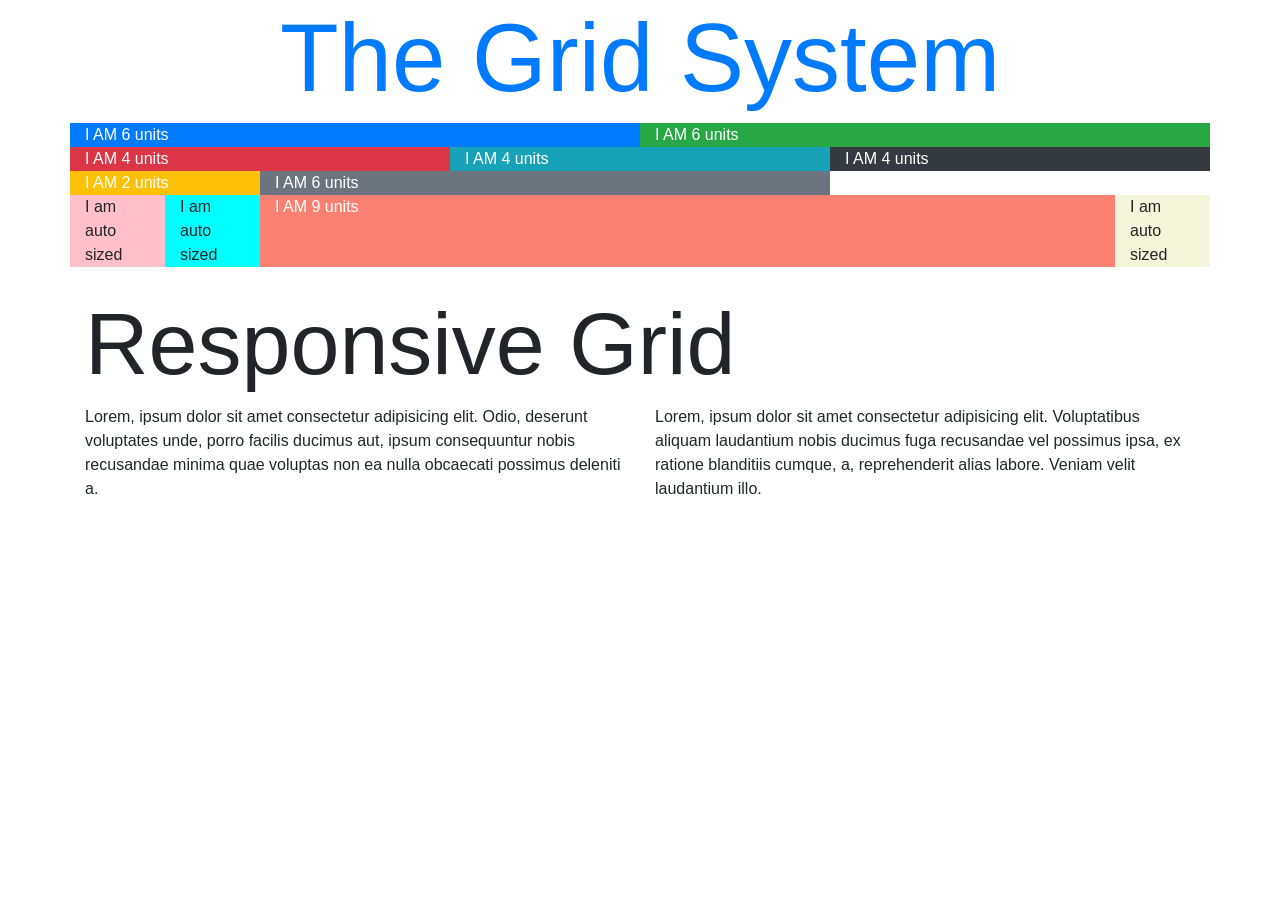
==== Udemy Colt Steele The Web Developer Bootcamp/BootStrap_Basics/bootstrap_grid_intro.html @ 0700e7aa "Added two columns with Lorem Ipsum" ====
<!doctype html>
<html lang="en">
  <head>
    <meta charset="UTF-8" />
    <meta name="viewport" content="width=device-width, initial-scale=1.0" />
    <title>Introduction to Bootstrap Grid</title>
    <link
      rel="stylesheet"
      href="https://cdn.jsdelivr.net/npm/bootstrap@4.5.3/dist/css/bootstrap.min.css"
      integrity="sha384-TX8t27EcRE3e/ihU7zmQxVncDAy5uIKz4rEkgIXeMed4M0jlfIDPvg6uqKI2xXr2"
      crossorigin="anonymous"
    />
    <link rel="stylesheet" href="bootstrapGridIntro.css" />
  </head>
  <body>
    <div class="container">
      <h1 class="display-1 text-center text-primary">The Grid System</h1>
      <div class="row">
        <div class="col-6 bg-primary text-white">I AM 6 units</div>
        <div class="col-6 bg-success text-white">I AM 6 units</div>
      </div>
      <div class="row">
        <div class="col-4 bg-danger text-white">I AM 4 units</div>
        <div class="col-4 bg-info text-white">I AM 4 units</div>
        <div class="col-4 bg-dark text-white">I AM 4 units</div>
      </div>
      <div class="row">
        <div class="col-2 bg-warning text-white">I AM 2 units</div>
        <div class="col-6 bg-secondary text-white">I AM 6 units</div>
      </div>
      <div class="row">
        <div class="col colorPink">I am auto sized</div>
        <div class="col colorAqua">I am auto sized</div>
        <div class="col-9 colorSalmon text-white">I AM 9 units</div>
        <div class="col colorBeige">I am auto sized</div>
      </div>
      <br />
      <h2 class="display-2">Responsive Grid</h2>
      <div class="row">
        <div class="col-6">
          Lorem, ipsum dolor sit amet consectetur adipisicing elit. Odio,
          deserunt voluptates unde, porro facilis ducimus aut, ipsum
          consequuntur nobis recusandae minima quae voluptas non ea nulla
          obcaecati possimus deleniti a.
        </div>
        <div class="col-6">
          Lorem, ipsum dolor sit amet consectetur adipisicing elit. Voluptatibus
          aliquam laudantium nobis ducimus fuga recusandae vel possimus ipsa, ex
          ratione blanditiis cumque, a, reprehenderit alias labore. Veniam velit
          laudantium illo.
        </div>
      </div>
      <div class="col-6"></div>
    </div>

    <script
      src="https://code.jquery.com/jquery-3.5.1.slim.min.js"
      integrity="sha384-DfXdz2htPH0lsSSs5nCTpuj/zy4C+OGpamoFVy38MVBnE+IbbVYUew+OrCXaRkfj"
      crossorigin="anonymous"
    ></script>
    <script
      src="https://cdn.jsdelivr.net/npm/bootstrap@4.5.3/dist/js/bootstrap.bundle.min.js"
      integrity="sha384-ho+j7jyWK8fNQe+A12Hb8AhRq26LrZ/JpcUGGOn+Y7RsweNrtN/tE3MoK7ZeZDyx"
      crossorigin="anonymous"
    ></script>
  </body>
</html>
---- Udemy Colt Steele The Web Developer Bootcamp/BootStrap_Basics/bootstrapGridIntro.css ----
.colorPink {
  background-color: pink;
}
.colorAqua {
  background-color: aqua;
}
.colorBeige {
  background-color: beige;
}
.colorSalmon {
  background-color: salmon;
}
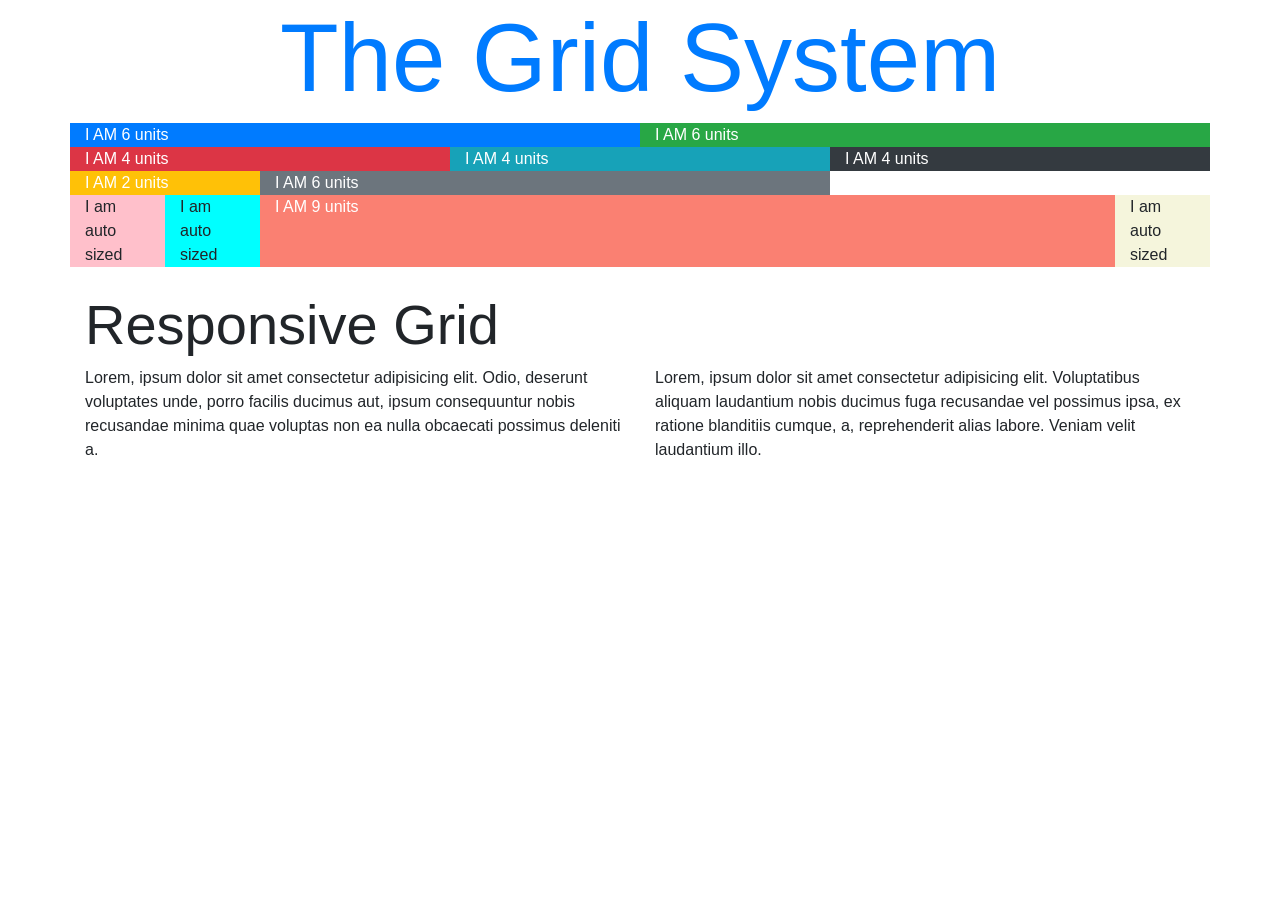
==== commit 4e8ea276: "Added medium sizes to columns under responsive grid and a note describing its function" ====
--- a/Udemy Colt Steele The Web Developer Bootcamp/BootStrap_Basics/bootstrap_grid_intro.html
+++ b/Udemy Colt Steele The Web Developer Bootcamp/BootStrap_Basics/bootstrap_grid_intro.html
@@ -35,22 +35,22 @@
         <div class="col colorBeige">I am auto sized</div>
       </div>
       <br />
-      <h2 class="display-2">Responsive Grid</h2>
+      <h2 class="display-4">Responsive Grid</h2>
       <div class="row">
-        <div class="col-6">
+        <!-- This column will be 6 units wide on medium screens and larger.  Below medium screens, it will stack vertically -->
+        <div class="col-md-6">
           Lorem, ipsum dolor sit amet consectetur adipisicing elit. Odio,
           deserunt voluptates unde, porro facilis ducimus aut, ipsum
           consequuntur nobis recusandae minima quae voluptas non ea nulla
           obcaecati possimus deleniti a.
         </div>
-        <div class="col-6">
+        <div class="col-md-6">
           Lorem, ipsum dolor sit amet consectetur adipisicing elit. Voluptatibus
           aliquam laudantium nobis ducimus fuga recusandae vel possimus ipsa, ex
           ratione blanditiis cumque, a, reprehenderit alias labore. Veniam velit
           laudantium illo.
         </div>
       </div>
-      <div class="col-6"></div>
     </div>
 
     <script
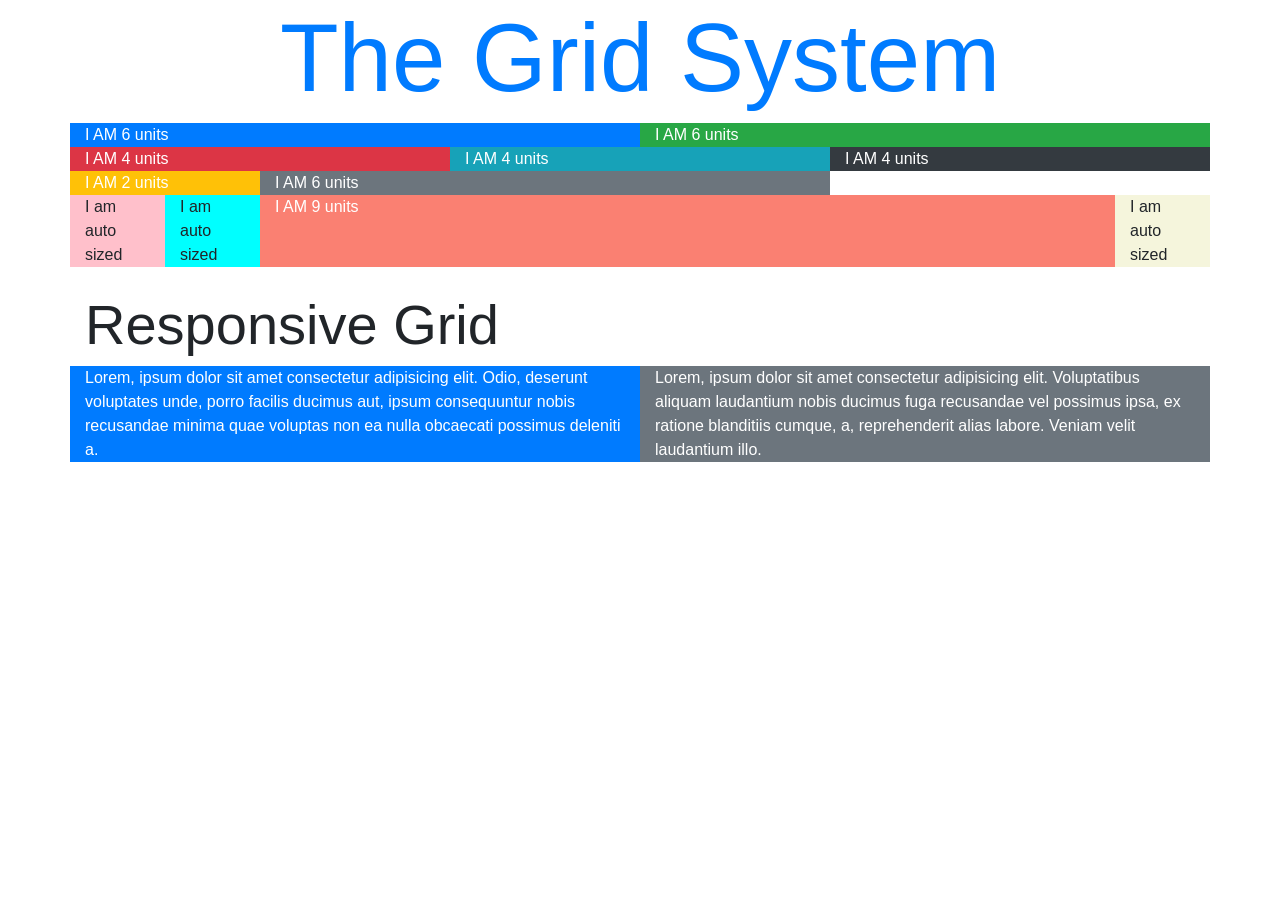
==== commit 303cfee9: "Added background color to medium-6 columns" ====
--- a/Udemy Colt Steele The Web Developer Bootcamp/BootStrap_Basics/bootstrap_grid_intro.html
+++ b/Udemy Colt Steele The Web Developer Bootcamp/BootStrap_Basics/bootstrap_grid_intro.html
@@ -38,13 +38,13 @@
       <h2 class="display-4">Responsive Grid</h2>
       <div class="row">
         <!-- This column will be 6 units wide on medium screens and larger.  Below medium screens, it will stack vertically -->
-        <div class="col-md-6">
+        <div class="col-md-6 bg-primary text-white">
           Lorem, ipsum dolor sit amet consectetur adipisicing elit. Odio,
           deserunt voluptates unde, porro facilis ducimus aut, ipsum
           consequuntur nobis recusandae minima quae voluptas non ea nulla
           obcaecati possimus deleniti a.
         </div>
-        <div class="col-md-6">
+        <div class="col-md-6 bg-secondary text-white">
           Lorem, ipsum dolor sit amet consectetur adipisicing elit. Voluptatibus
           aliquam laudantium nobis ducimus fuga recusandae vel possimus ipsa, ex
           ratione blanditiis cumque, a, reprehenderit alias labore. Veniam velit
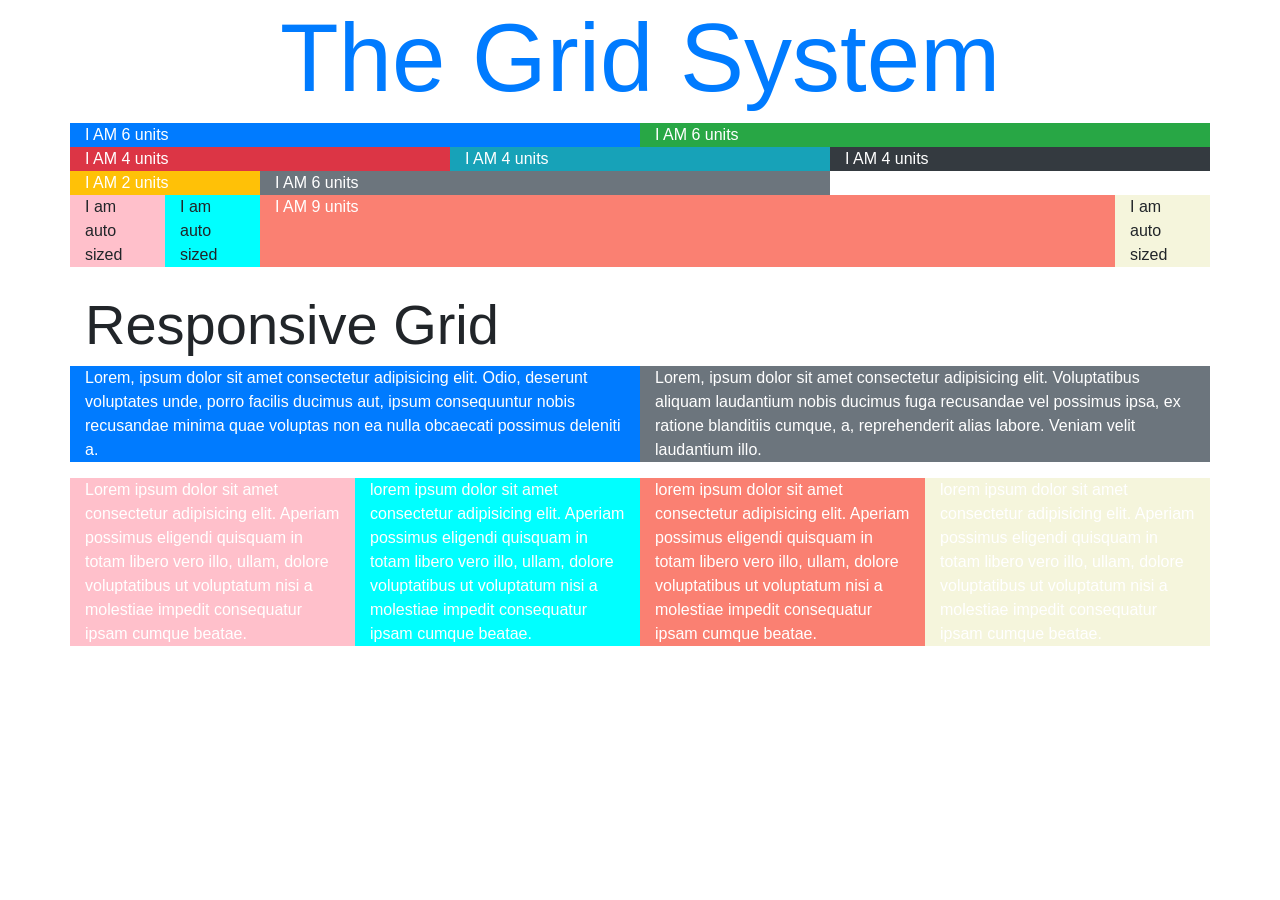
==== commit 2737ac69: "created another row of four columns that stack differently on three screen sizes" ====
--- a/Udemy Colt Steele The Web Developer Bootcamp/BootStrap_Basics/bootstrap_grid_intro.html
+++ b/Udemy Colt Steele The Web Developer Bootcamp/BootStrap_Basics/bootstrap_grid_intro.html
@@ -51,8 +51,34 @@
           laudantium illo.
         </div>
       </div>
+      <div class="row mt-3">
+        <!-- This rows columns will be 6 units wide on medium screens and 3 units wide on extra large screens. By default, they will be 12 units wide on small screens. -->
+        <div class="col-md-6 col-xl-3 colorPink text-white">
+          Lorem ipsum dolor sit amet consectetur adipisicing elit. Aperiam
+          possimus eligendi quisquam in totam libero vero illo, ullam, dolore
+          voluptatibus ut voluptatum nisi a molestiae impedit consequatur ipsam
+          cumque beatae.
+        </div>
+        <div class="col-md-6 col-xl-3 colorAqua text-white">
+          lorem ipsum dolor sit amet consectetur adipisicing elit. Aperiam
+          possimus eligendi quisquam in totam libero vero illo, ullam, dolore
+          voluptatibus ut voluptatum nisi a molestiae impedit consequatur ipsam
+          cumque beatae.
+        </div>
+        <div class="col-md-6 col-xl-3 colorSalmon text-white">
+          lorem ipsum dolor sit amet consectetur adipisicing elit. Aperiam
+          possimus eligendi quisquam in totam libero vero illo, ullam, dolore
+          voluptatibus ut voluptatum nisi a molestiae impedit consequatur ipsam
+          cumque beatae.
+        </div>
+        <div class="col-md-6 col-xl-3 colorBeige text-white">
+          lorem ipsum dolor sit amet consectetur adipisicing elit. Aperiam
+          possimus eligendi quisquam in totam libero vero illo, ullam, dolore
+          voluptatibus ut voluptatum nisi a molestiae impedit consequatur ipsam
+          cumque beatae.
+        </div>
+      </div>
     </div>
-
     <script
       src="https://code.jquery.com/jquery-3.5.1.slim.min.js"
       integrity="sha384-DfXdz2htPH0lsSSs5nCTpuj/zy4C+OGpamoFVy38MVBnE+IbbVYUew+OrCXaRkfj"
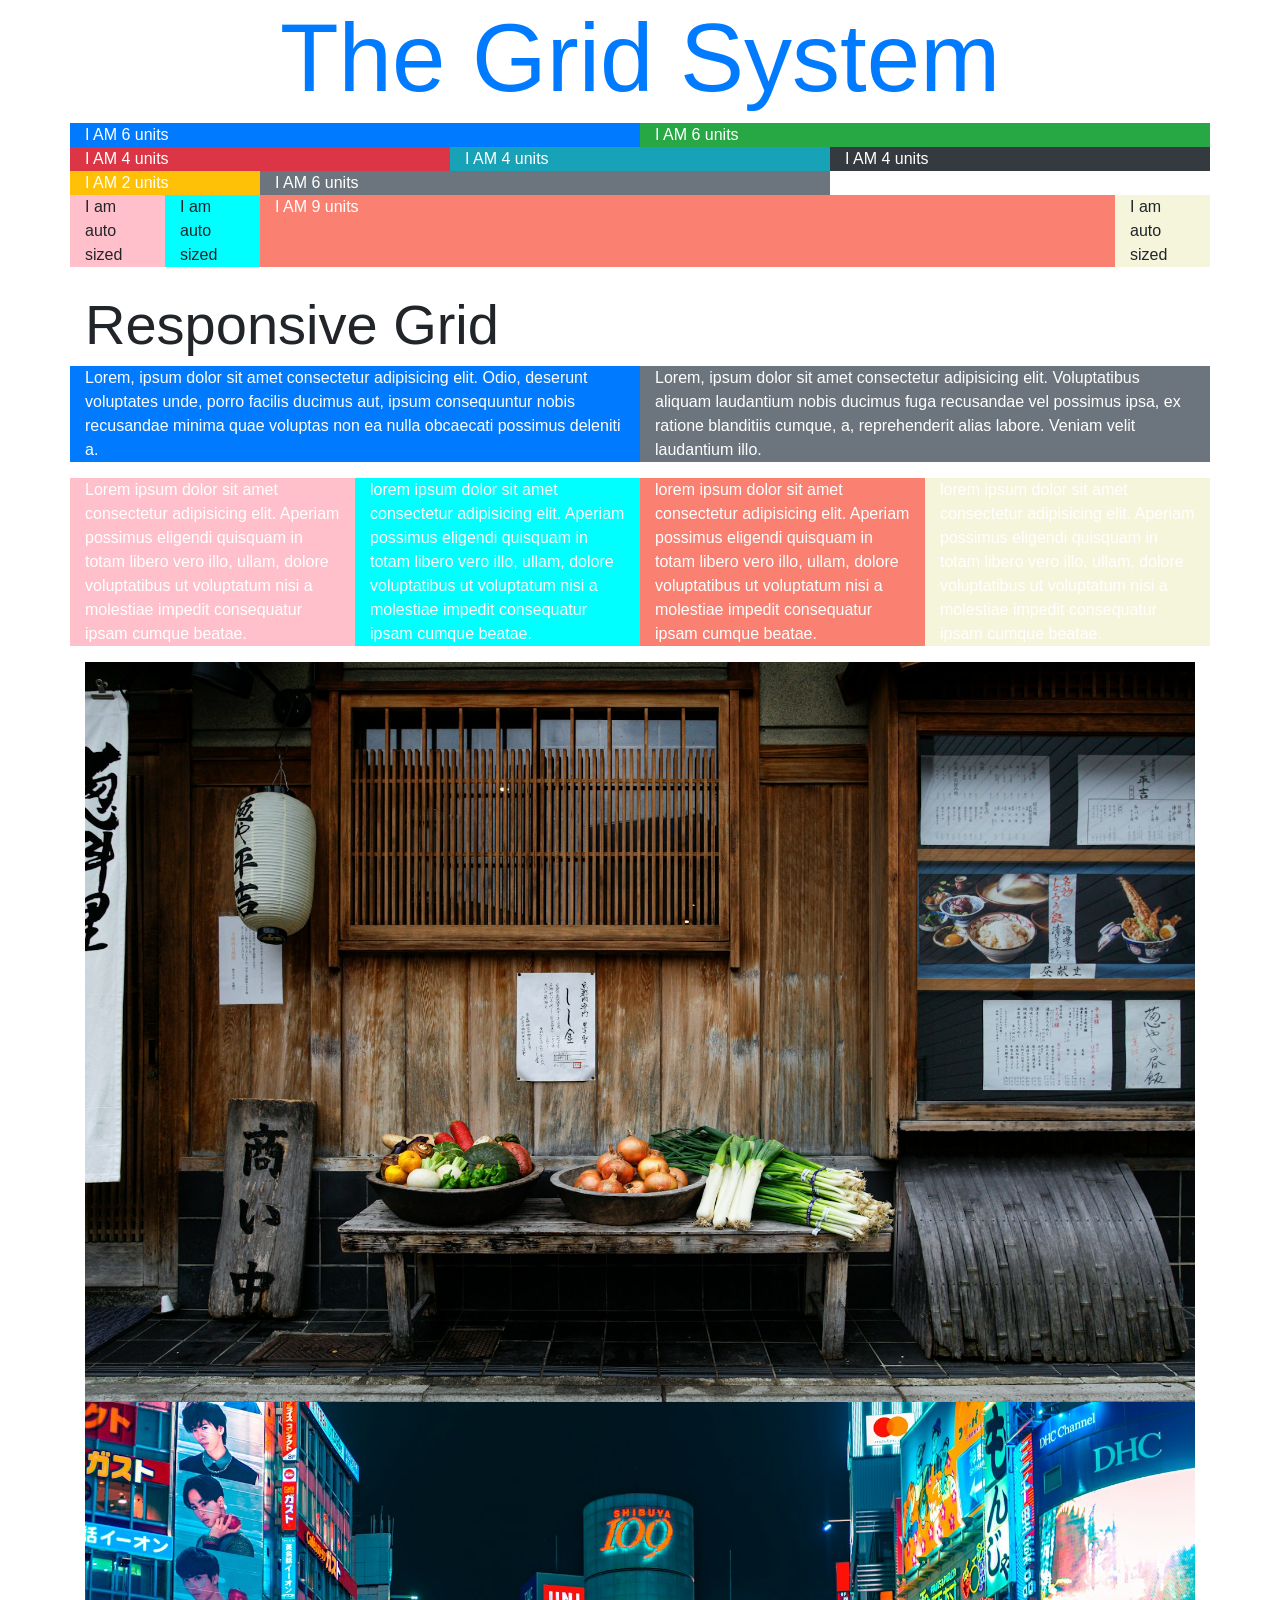
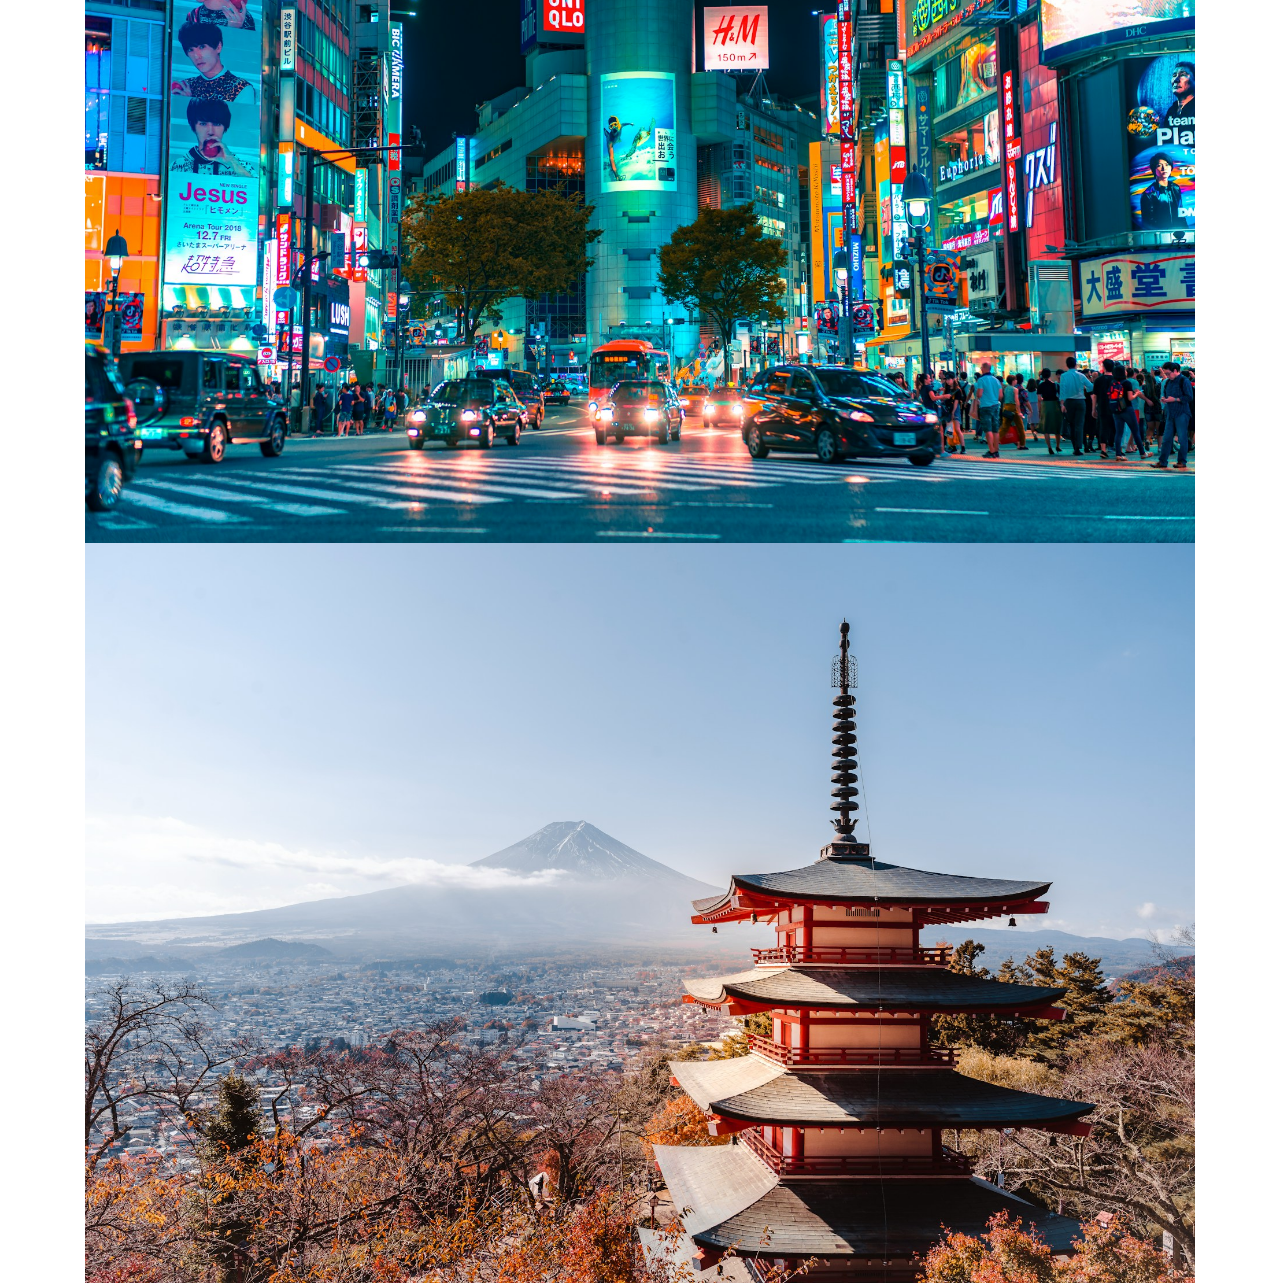
==== commit 48798409: "new row with three columns. class: img-fluid" ====
--- a/Udemy Colt Steele The Web Developer Bootcamp/BootStrap_Basics/bootstrap_grid_intro.html
+++ b/Udemy Colt Steele The Web Developer Bootcamp/BootStrap_Basics/bootstrap_grid_intro.html
@@ -78,6 +78,28 @@
           cumque beatae.
         </div>
       </div>
+
+      <div class="row mt-3">
+        <div class="col">
+          <img
+            src="../Images/daniel-schludi-y6Q20FSLq2Y-unsplash.jpg"
+            alt="Japan fresh vegatables"
+            class="img-fluid"
+          />
+
+          <img
+            src="../Images/jezael-melgoza-alY6_OpdwRQ-unsplash.jpg"
+            alt="Japan city nightlife"
+            class="img-fluid"
+          />
+
+          <img
+            src="../Images/willian-justen-de-vasconcellos-xGHlN-Wmn6k-unsplash.jpg"
+            alt="Japan Mount Fuji"
+            class="img-fluid"
+          />
+        </div>
+      </div>
     </div>
     <script
       src="https://code.jquery.com/jquery-3.5.1.slim.min.js"
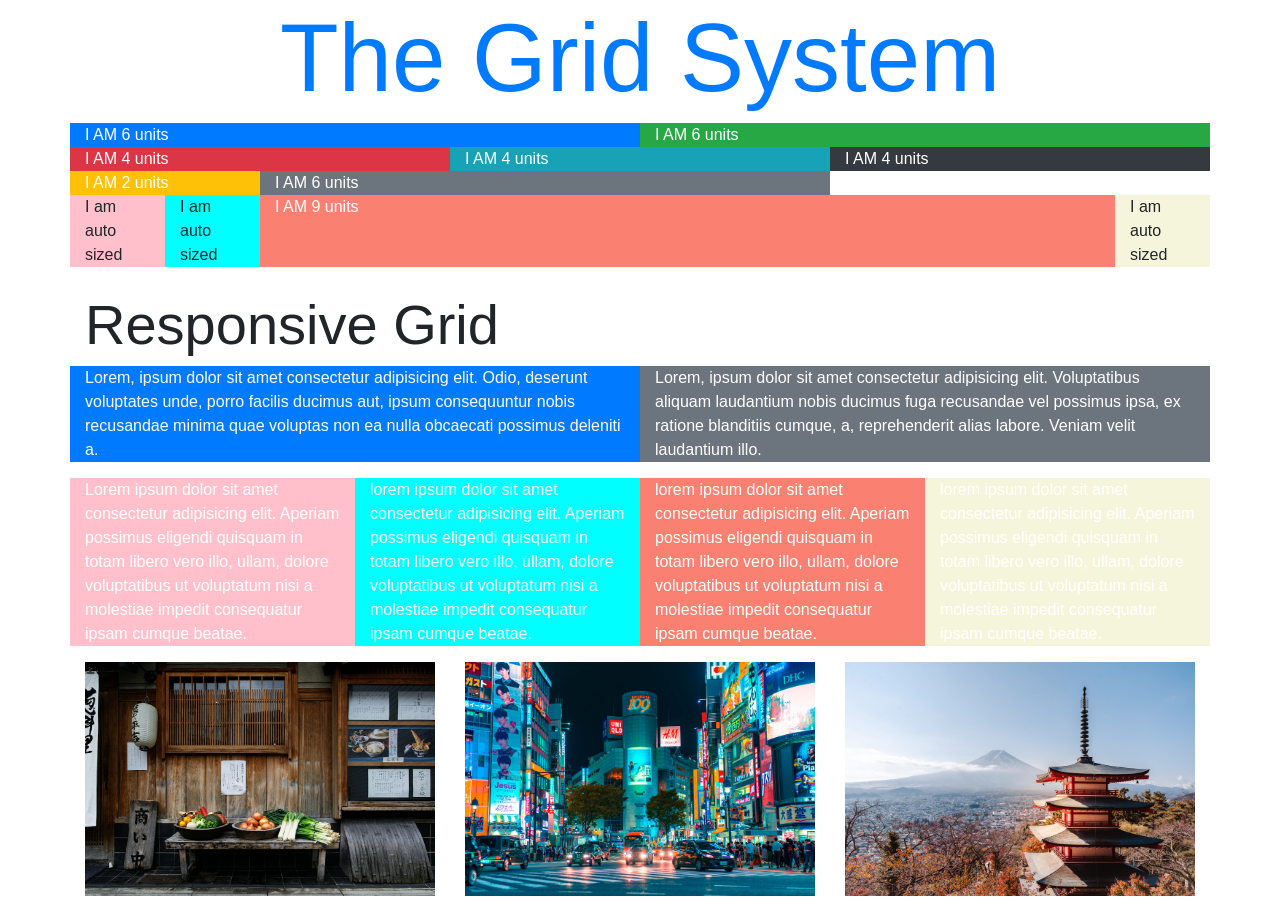
==== commit 4eb4b6e8: "Centered and adjusted images for extra large screens" ====
--- a/Udemy Colt Steele The Web Developer Bootcamp/BootStrap_Basics/bootstrap_grid_intro.html
+++ b/Udemy Colt Steele The Web Developer Bootcamp/BootStrap_Basics/bootstrap_grid_intro.html
@@ -80,18 +80,22 @@
       </div>
 
       <div class="row mt-3">
-        <div class="col">
+        <div class="col-xl-4 text-center">
           <img
             src="../Images/daniel-schludi-y6Q20FSLq2Y-unsplash.jpg"
             alt="Japan fresh vegatables"
             class="img-fluid"
           />
+        </div>
+        <div class="col-xl-4 text-center">
 
           <img
             src="../Images/jezael-melgoza-alY6_OpdwRQ-unsplash.jpg"
             alt="Japan city nightlife"
             class="img-fluid"
-          />
+          />  
+        </div>
+        <div class="col-xl-4 text-center">
 
           <img
             src="../Images/willian-justen-de-vasconcellos-xGHlN-Wmn6k-unsplash.jpg"
@@ -101,6 +105,7 @@
         </div>
       </div>
     </div>
+  </div>
     <script
       src="https://code.jquery.com/jquery-3.5.1.slim.min.js"
       integrity="sha384-DfXdz2htPH0lsSSs5nCTpuj/zy4C+OGpamoFVy38MVBnE+IbbVYUew+OrCXaRkfj"
--- a/Udemy Colt Steele The Web Developer Bootcamp/BootStrap_Basics/bootstrapGridIntro.css
+++ b/Udemy Colt Steele The Web Developer Bootcamp/BootStrap_Basics/bootstrapGridIntro.css
@@ -10,3 +10,8 @@
 .colorSalmon {
   background-color: salmon;
 }
+
+/* img {
+  width: 30%;
+  height: auto;
+} */
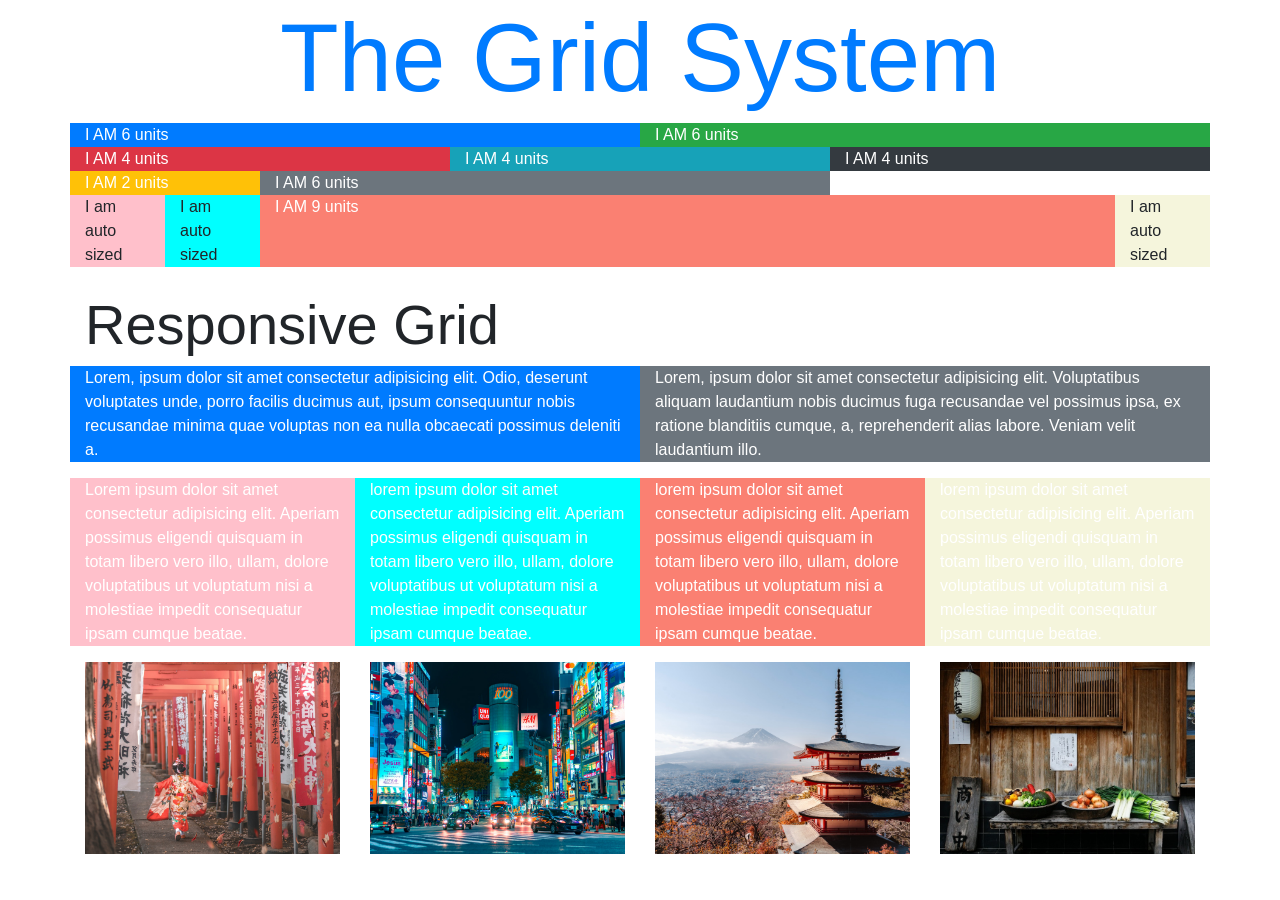
==== commit ca7a1697: "Cropped and resized images" ====
--- a/Udemy Colt Steele The Web Developer Bootcamp/BootStrap_Basics/bootstrap_grid_intro.html
+++ b/Udemy Colt Steele The Web Developer Bootcamp/BootStrap_Basics/bootstrap_grid_intro.html
@@ -80,26 +80,34 @@
       </div>
 
       <div class="row mt-3">
-        <div class="col-xl-4 text-center">
+        <div class="col-xl-3 col-md-6 text-center">
           <img
-            src="../Images/daniel-schludi-y6Q20FSLq2Y-unsplash.jpg"
-            alt="Japan fresh vegatables"
+            src="../Images/girl_walking_through_gates.jpg"
+            alt="Girl in Japan walking through gates"
             class="img-fluid"
           />
         </div>
-        <div class="col-xl-4 text-center">
+        <div class="col-xl-3 col-md-6 text-center">
 
           <img
-            src="../Images/jezael-melgoza-alY6_OpdwRQ-unsplash.jpg"
+            src="../Images/Tokyo_City_Traffic.jpg"
             alt="Japan city nightlife"
             class="img-fluid"
           />  
         </div>
-        <div class="col-xl-4 text-center">
+        <div class="col-xl-3 col-md-6 text-center">
 
           <img
-            src="../Images/willian-justen-de-vasconcellos-xGHlN-Wmn6k-unsplash.jpg"
+            src="../Images/Mount_Fuji_and_Tower.jpg"
             alt="Japan Mount Fuji"
+            class="img-fluid"
+          />
+        </div>
+        <div class="col-xl-3 col-md-6 text-center">
+
+          <img
+            src="../Images/Vegatables_on_bench.jpg"
+            alt="Vegatables on bench in Japan"
             class="img-fluid"
           />
         </div>
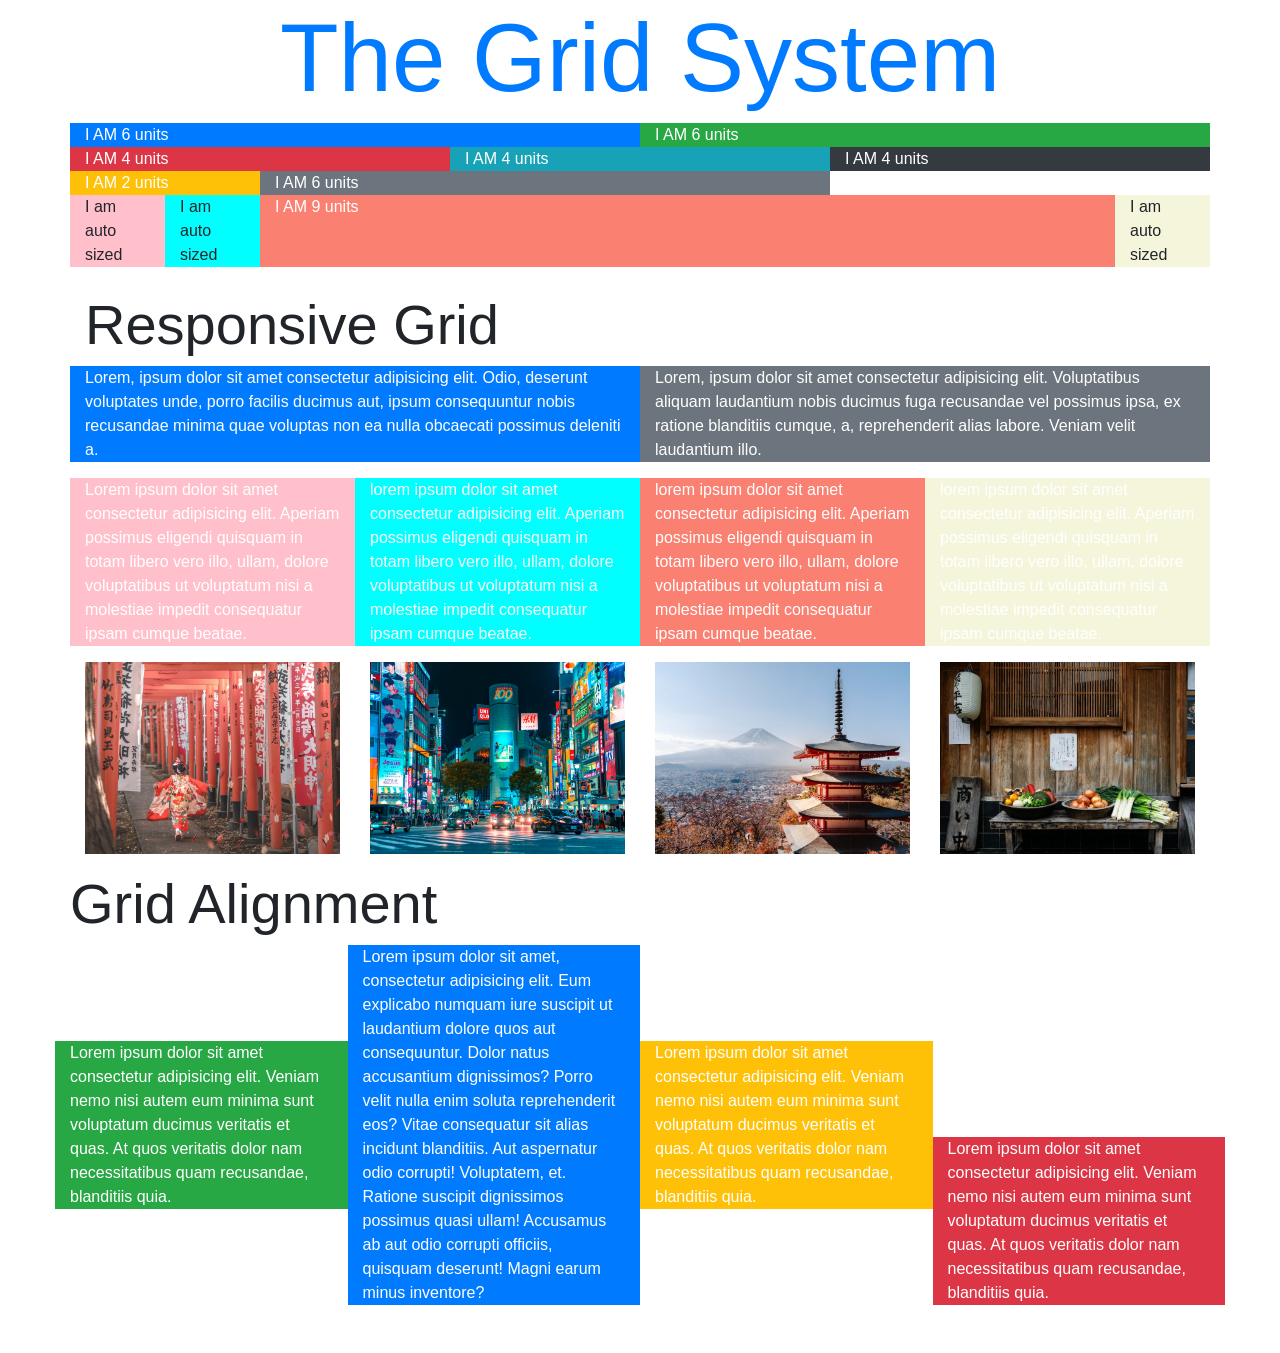
==== commit ee3f2ca6: "Created Grid Alignment to practice aligning items using bootstrap" ====
--- a/Udemy Colt Steele The Web Developer Bootcamp/BootStrap_Basics/bootstrap_grid_intro.html
+++ b/Udemy Colt Steele The Web Developer Bootcamp/BootStrap_Basics/bootstrap_grid_intro.html
@@ -88,15 +88,13 @@
           />
         </div>
         <div class="col-xl-3 col-md-6 text-center">
-
           <img
             src="../Images/Tokyo_City_Traffic.jpg"
             alt="Japan city nightlife"
             class="img-fluid"
-          />  
+          />
         </div>
         <div class="col-xl-3 col-md-6 text-center">
-
           <img
             src="../Images/Mount_Fuji_and_Tower.jpg"
             alt="Japan Mount Fuji"
@@ -104,7 +102,6 @@
           />
         </div>
         <div class="col-xl-3 col-md-6 text-center">
-
           <img
             src="../Images/Vegatables_on_bench.jpg"
             alt="Vegatables on bench in Japan"
@@ -112,8 +109,41 @@
           />
         </div>
       </div>
+      <div class="row mt-3">
+        <h2 class="display-4">Grid Alignment</h2>
+        <div class="row align-items-center">
+          <div class="col-3 bg-success text-white">
+            Lorem ipsum dolor sit amet consectetur adipisicing elit. Veniam nemo
+            nisi autem eum minima sunt voluptatum ducimus veritatis et quas. At
+            quos veritatis dolor nam necessitatibus quam recusandae, blanditiis
+            quia.
+          </div>
+          <div class="col-3 bg-primary text-white">
+            Lorem ipsum dolor sit amet, consectetur adipisicing elit. Eum
+            explicabo numquam iure suscipit ut laudantium dolore quos aut
+            consequuntur. Dolor natus accusantium dignissimos? Porro velit nulla
+            enim soluta reprehenderit eos? Vitae consequatur sit alias incidunt
+            blanditiis. Aut aspernatur odio corrupti! Voluptatem, et. Ratione
+            suscipit dignissimos possimus quasi ullam! Accusamus ab aut odio
+            corrupti officiis, quisquam deserunt! Magni earum minus inventore?
+          </div>
+          <div class="col-3 bg-warning text-white">
+            Lorem ipsum dolor sit amet consectetur adipisicing elit. Veniam nemo
+            nisi autem eum minima sunt voluptatum ducimus veritatis et quas. At
+            quos veritatis dolor nam necessitatibus quam recusandae, blanditiis
+            quia.
+          </div>
+          <div class="col-3 bg-danger text-white align-self-end">
+            Lorem ipsum dolor sit amet consectetur adipisicing elit. Veniam nemo
+            nisi autem eum minima sunt voluptatum ducimus veritatis et quas. At
+            quos veritatis dolor nam necessitatibus quam recusandae, blanditiis
+            quia.
+          </div>
+        </div>
+      </div>
     </div>
-  </div>
+    <br />
+    <br />
     <script
       src="https://code.jquery.com/jquery-3.5.1.slim.min.js"
       integrity="sha384-DfXdz2htPH0lsSSs5nCTpuj/zy4C+OGpamoFVy38MVBnE+IbbVYUew+OrCXaRkfj"
